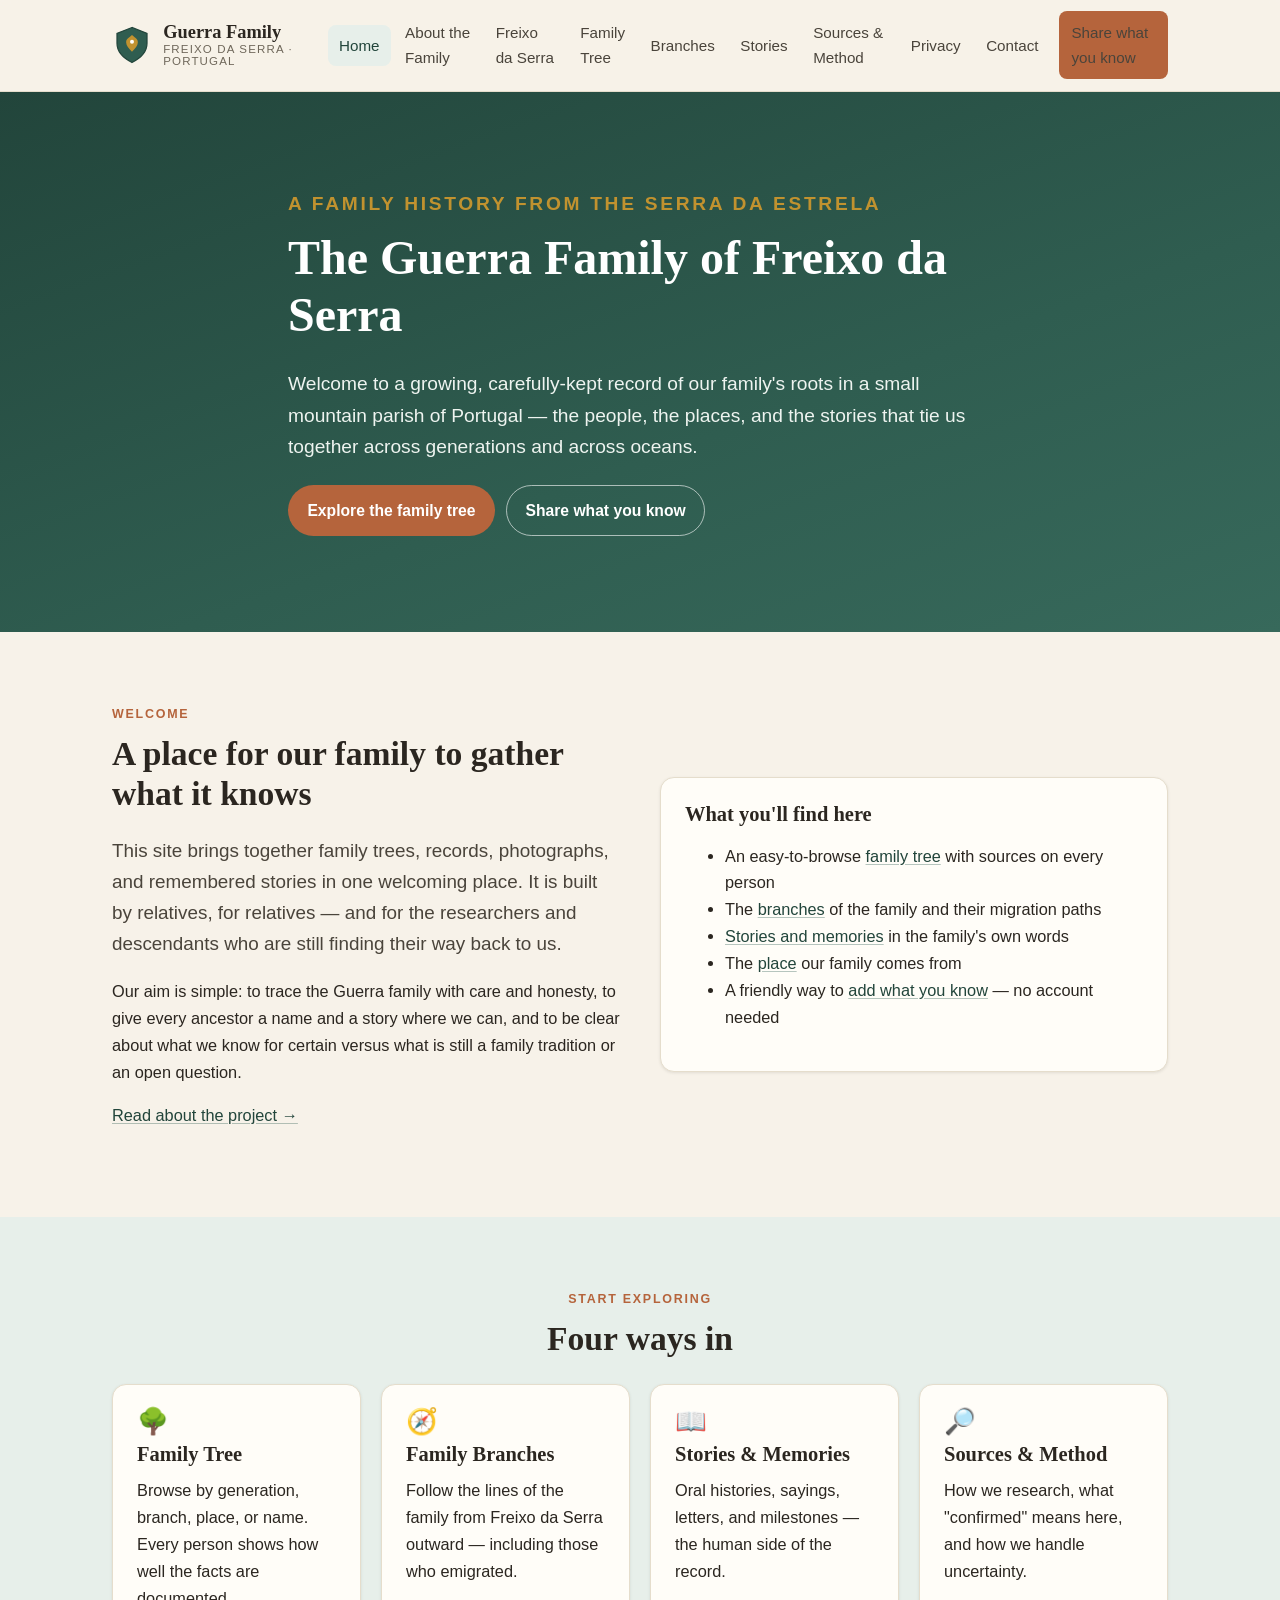
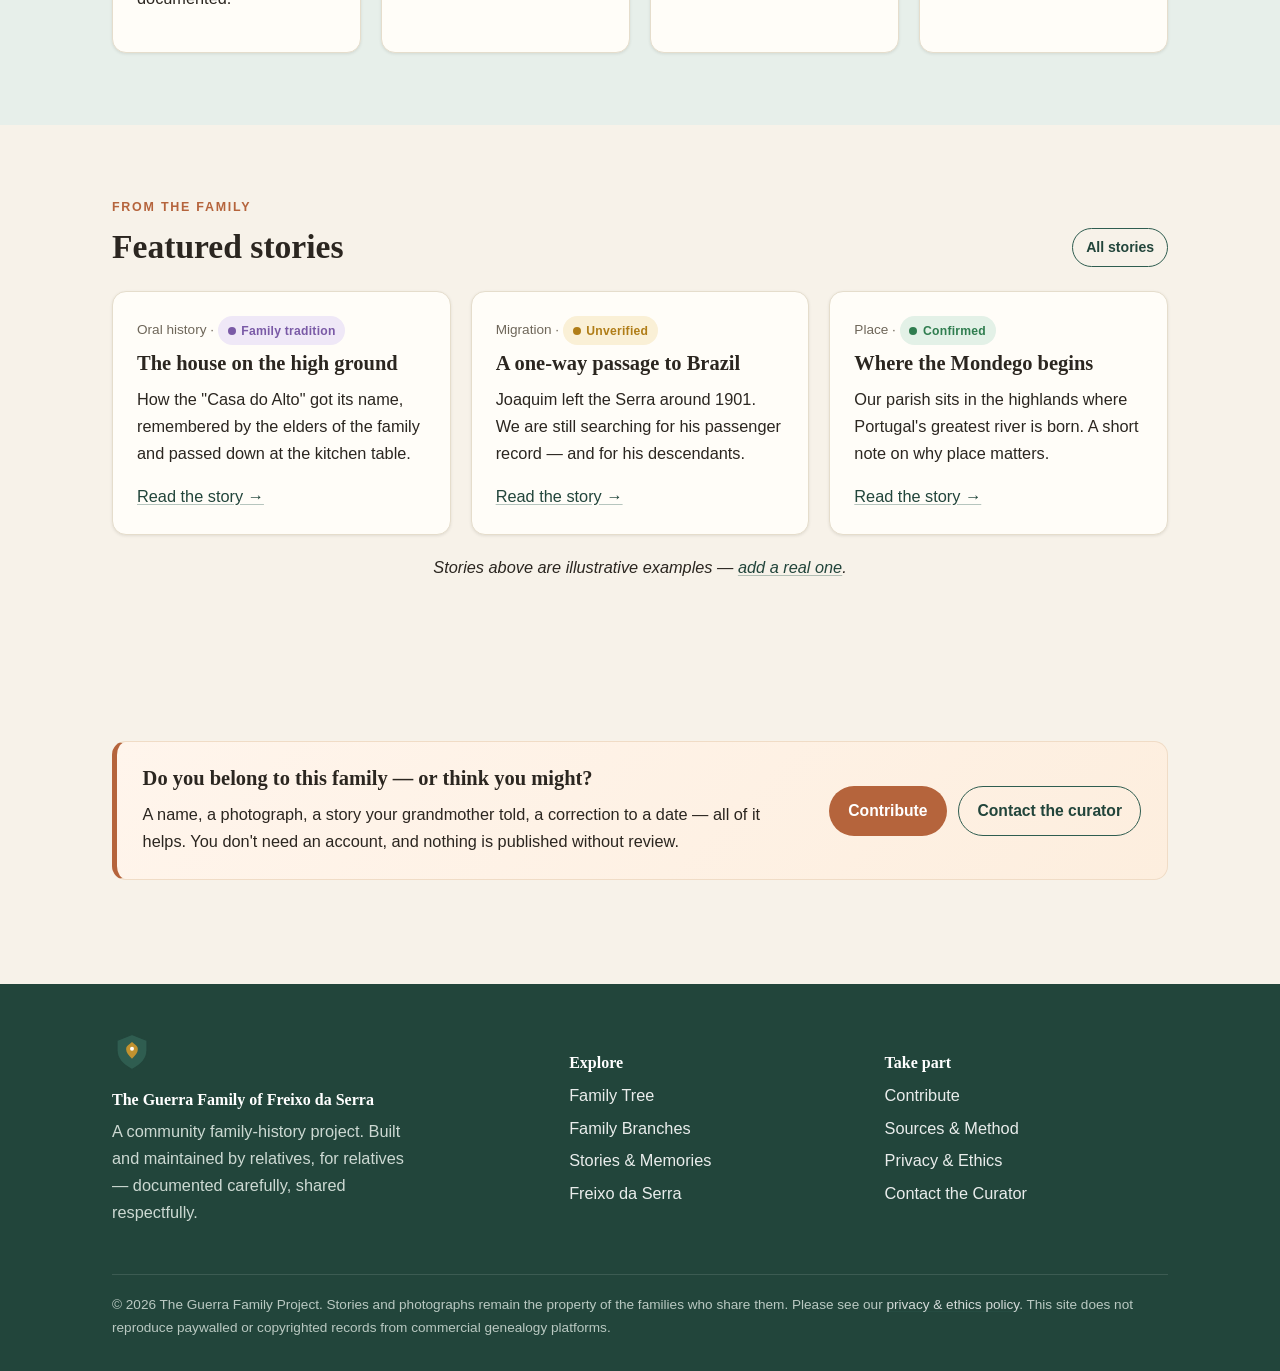
==== index.html @ 65c7ac89 "Initial guerraclan.org upload" ====
<!doctype html>
<html lang="en">
<head>
  <meta charset="utf-8">
  <meta name="viewport" content="width=device-width, initial-scale=1">
  <title>The Guerra Family of Freixo da Serra — A Community Family History</title>
  <meta name="description" content="A warm, community-built family history of the Guerra family of Freixo da Serra, Gouveia, Portugal. Explore the family tree, read stories, and share what you know.">
  <link rel="icon" href="data:image/svg+xml,%3Csvg xmlns='http://www.w3.org/2000/svg' viewBox='0 0 48 48'%3E%3Cpath d='M24 3 6 10v12c0 11 8 18 18 23 10-5 18-12 18-23V10z' fill='%232f5d50'/%3E%3C/svg%3E">
  <link rel="stylesheet" href="assets/css/styles.css">
</head>
<body data-page="home">
  <a class="skip-link" href="#main">Skip to content</a>
  <div id="site-header"></div>

  <main id="main">

    <!-- HERO -->
    <section class="hero">
      <div class="wrap hero__inner">
        <p class="eyebrow">A family history from the Serra da Estrela</p>
        <h1>The Guerra Family of Freixo da Serra</h1>
        <p>Welcome to a growing, carefully-kept record of our family's roots in a small mountain
           parish of Portugal — the people, the places, and the stories that tie us together
           across generations and across oceans.</p>
        <div class="btn-row" style="margin-top:1.4rem">
          <a class="btn btn--primary" href="family-tree.html">Explore the family tree</a>
          <a class="btn btn--ghost" href="contribute.html" style="color:#fff;border-color:rgba(255,255,255,.6)">Share what you know</a>
        </div>
      </div>
    </section>

    <!-- WELCOME -->
    <section class="section">
      <div class="wrap grid grid-2" style="align-items:center;gap:2.5rem">
        <div>
          <p class="eyebrow">Welcome</p>
          <h2>A place for our family to gather what it knows</h2>
          <p class="lead">This site brings together family trees, records, photographs, and
             remembered stories in one welcoming place. It is built by relatives, for relatives —
             and for the researchers and descendants who are still finding their way back to us.</p>
          <p>Our aim is simple: to trace the Guerra family with care and honesty, to give every
             ancestor a name and a story where we can, and to be clear about what we know for
             certain versus what is still a family tradition or an open question.</p>
          <p><a href="about.html">Read about the project &rarr;</a></p>
        </div>
        <div class="card">
          <h3 class="mt-0">What you'll find here</h3>
          <ul>
            <li>An easy-to-browse <a href="family-tree.html">family tree</a> with sources on every person</li>
            <li>The <a href="branches.html">branches</a> of the family and their migration paths</li>
            <li><a href="stories.html">Stories and memories</a> in the family's own words</li>
            <li>The <a href="freixo-da-serra.html">place</a> our family comes from</li>
            <li>A friendly way to <a href="contribute.html">add what you know</a> — no account needed</li>
          </ul>
        </div>
      </div>
    </section>

    <!-- QUICK LINKS -->
    <section class="section section--tint">
      <div class="wrap">
        <p class="eyebrow center">Start exploring</p>
        <h2 class="center">Four ways in</h2>
        <div class="grid grid-4" style="margin-top:1.5rem">
          <a class="card card--link" href="family-tree.html">
            <span class="card__icon">🌳</span><h3>Family Tree</h3>
            <p>Browse by generation, branch, place, or name. Every person shows how well the facts are documented.</p>
          </a>
          <a class="card card--link" href="branches.html">
            <span class="card__icon">🧭</span><h3>Family Branches</h3>
            <p>Follow the lines of the family from Freixo da Serra outward — including those who emigrated.</p>
          </a>
          <a class="card card--link" href="stories.html">
            <span class="card__icon">📖</span><h3>Stories &amp; Memories</h3>
            <p>Oral histories, sayings, letters, and milestones — the human side of the record.</p>
          </a>
          <a class="card card--link" href="sources.html">
            <span class="card__icon">🔎</span><h3>Sources &amp; Method</h3>
            <p>How we research, what "confirmed" means here, and how we handle uncertainty.</p>
          </a>
        </div>
      </div>
    </section>

    <!-- FEATURED STORIES -->
    <section class="section">
      <div class="wrap">
        <div style="display:flex;justify-content:space-between;align-items:end;flex-wrap:wrap;gap:1rem">
          <div><p class="eyebrow">From the family</p><h2 class="mb-0">Featured stories</h2></div>
          <a class="btn btn--ghost btn--sm" href="stories.html">All stories</a>
        </div>
        <div class="grid grid-3" style="margin-top:1.5rem">
          <article class="card">
            <div class="story__meta">Oral history · <span class="tag tag--tradition">Family tradition</span></div>
            <h3>The house on the high ground</h3>
            <p>How the "Casa do Alto" got its name, remembered by the elders of the family and passed down at the kitchen table.</p>
            <a href="stories.html">Read the story &rarr;</a>
          </article>
          <article class="card">
            <div class="story__meta">Migration · <span class="tag tag--unverified">Unverified</span></div>
            <h3>A one-way passage to Brazil</h3>
            <p>Joaquim left the Serra around 1901. We are still searching for his passenger record — and for his descendants.</p>
            <a href="stories.html">Read the story &rarr;</a>
          </article>
          <article class="card">
            <div class="story__meta">Place · <span class="tag tag--confirmed">Confirmed</span></div>
            <h3>Where the Mondego begins</h3>
            <p>Our parish sits in the highlands where Portugal's greatest river is born. A short note on why place matters.</p>
            <a href="freixo-da-serra.html">Read the story &rarr;</a>
          </article>
        </div>
        <p class="center" style="margin-top:1.2rem"><em>Stories above are illustrative examples — <a href="contribute.html">add a real one</a>.</em></p>
      </div>
    </section>

    <!-- CTA -->
    <section class="section">
      <div class="wrap">
        <div class="callout" style="display:flex;justify-content:space-between;gap:1.5rem;flex-wrap:wrap;align-items:center">
          <div style="flex:1;min-width:16rem">
            <h3>Do you belong to this family — or think you might?</h3>
            <p class="mb-0">A name, a photograph, a story your grandmother told, a correction to a date —
               all of it helps. You don't need an account, and nothing is published without review.</p>
          </div>
          <div class="btn-row">
            <a class="btn btn--primary" href="contribute.html">Contribute</a>
            <a class="btn btn--ghost" href="contact.html">Contact the curator</a>
          </div>
        </div>
      </div>
    </section>

  </main>

  <div id="site-footer"></div>
  <script src="assets/js/main.js"></script>
</body>
</html>
---- assets/css/styles.css ----
/* ==========================================================================
   Guerra Family of Freixo da Serra — Design System
   --------------------------------------------------------------------------
   One stylesheet powers the whole site. It is organised top-to-bottom as:
     1. Design tokens (colours, type, spacing) — edit these to re-theme
     2. Base / reset
     3. Layout helpers
     4. Header & navigation
     5. Buttons & links
     6. Cards & components
     7. Evidence-status tags
     8. Family tree
     9. Forms
    10. Footer
    11. Utilities & responsive tweaks
   Everything is plain CSS — no build step, no framework. Safe to edit by hand.
   ========================================================================== */

/* 1. DESIGN TOKENS ========================================================= */
:root {
  /* Heritage palette — "serra" greens, parchment, terracotta & gold */
  --ink:          #2b2620;   /* main text (warm near-black) */
  --ink-soft:     #4a443b;
  --muted:        #6f675a;   /* secondary text */
  --parchment:    #f7f2e9;   /* page background */
  --paper:        #fffdf8;   /* cards / raised surfaces */
  --line:         #e5ddcc;   /* hairline borders */

  --forest:       #2f5d50;   /* primary brand */
  --forest-dark:  #22453b;
  --forest-soft:  #e7efea;   /* tinted background */
  --terracotta:   #b5643c;   /* calls to action */
  --terracotta-dk:#9a4f2d;
  --ochre:        #c1922f;   /* gold accent, highlights */

  /* Evidence-status colours (used site-wide, keep in sync with sources.html) */
  --st-confirmed:   #2f7d4f;
  --st-confirmed-bg:#e3f1e7;
  --st-likely:      #2f6f8f;
  --st-likely-bg:   #e2eef4;
  --st-unverified:  #b07d17;
  --st-unverified-bg:#faf0d6;
  --st-tradition:   #7a5aa6;
  --st-tradition-bg:#efe8f7;
  --st-living:      #8a3b3b;
  --st-living-bg:   #f6e4e2;

  /* Typography */
  --font-head: "Iowan Old Style", "Palatino Linotype", Palatino, "Book Antiqua", Georgia, "Times New Roman", serif;
  --font-body: -apple-system, BlinkMacSystemFont, "Segoe UI", Roboto, "Helvetica Neue", Arial, sans-serif;

  /* Spacing & shape */
  --wrap: 1120px;
  --radius: 14px;
  --radius-sm: 8px;
  --shadow: 0 1px 2px rgba(43,38,32,.06), 0 8px 24px rgba(43,38,32,.08);
  --shadow-sm: 0 1px 3px rgba(43,38,32,.10);
}

/* 2. BASE / RESET ========================================================== */
*, *::before, *::after { box-sizing: border-box; }
html { scroll-behavior: smooth; -webkit-text-size-adjust: 100%; }
@media (prefers-reduced-motion: reduce) { html { scroll-behavior: auto; } }

body {
  margin: 0;
  font-family: var(--font-body);
  color: var(--ink);
  background: var(--parchment);
  line-height: 1.65;
  font-size: 1.02rem;
  -webkit-font-smoothing: antialiased;
}

h1, h2, h3, h4 { font-family: var(--font-head); color: var(--ink); line-height: 1.2; font-weight: 600; }
h1 { font-size: clamp(2rem, 4.5vw, 3rem); margin: 0 0 .5em; }
h2 { font-size: clamp(1.5rem, 3vw, 2.1rem); margin: 0 0 .6em; }
h3 { font-size: 1.28rem; margin: 0 0 .5em; }
p { margin: 0 0 1em; }
a { color: var(--forest-dark); text-decoration-color: rgba(47,93,80,.35); text-underline-offset: 2px; }
a:hover { color: var(--terracotta-dk); }
img { max-width: 100%; height: auto; display: block; }
:focus-visible { outline: 3px solid var(--ochre); outline-offset: 2px; border-radius: 3px; }

/* Skip link for keyboard / screen-reader users */
.skip-link {
  position: absolute; left: -999px; top: 0; z-index: 200;
  background: var(--forest-dark); color: #fff; padding: .6rem 1rem; border-radius: 0 0 8px 0;
}
.skip-link:focus { left: 0; }

/* 3. LAYOUT ================================================================ */
.wrap { width: 100%; max-width: var(--wrap); margin: 0 auto; padding: 0 clamp(1rem, 4vw, 2rem); }
.section { padding: clamp(2.5rem, 6vw, 4.5rem) 0; }
.section--tint { background: var(--forest-soft); }
.section--paper { background: var(--paper); }
.lead { font-size: 1.18rem; color: var(--ink-soft); max-width: 62ch; }
.center { text-align: center; }
.measure { max-width: 68ch; }
.eyebrow {
  text-transform: uppercase; letter-spacing: .14em; font-size: .78rem;
  font-weight: 700; color: var(--terracotta); margin: 0 0 .6rem;
}
.grid { display: grid; gap: 1.25rem; }
.grid-2 { grid-template-columns: repeat(2, 1fr); }
.grid-3 { grid-template-columns: repeat(3, 1fr); }
.grid-4 { grid-template-columns: repeat(4, 1fr); }
@media (max-width: 860px) { .grid-3, .grid-4 { grid-template-columns: repeat(2, 1fr); } }
@media (max-width: 560px) { .grid-2, .grid-3, .grid-4 { grid-template-columns: 1fr; } }

/* 4. HEADER & NAV ========================================================== */
.site-header {
  position: sticky; top: 0; z-index: 100;
  background: rgba(247,242,233,.92); backdrop-filter: saturate(140%) blur(8px);
  border-bottom: 1px solid var(--line);
}
.nav { display: flex; align-items: center; justify-content: space-between; gap: 1rem; padding: .7rem 0; }
.brand { display: flex; align-items: center; gap: .7rem; text-decoration: none; color: var(--ink); }
.brand__mark { width: 40px; height: 40px; flex: 0 0 auto; }
.brand__text { display: flex; flex-direction: column; line-height: 1.1; }
.brand__name { font-family: var(--font-head); font-weight: 600; font-size: 1.15rem; }
.brand__sub { font-size: .72rem; letter-spacing: .1em; text-transform: uppercase; color: var(--muted); }

.nav__links { display: flex; align-items: center; gap: .2rem; list-style: none; margin: 0; padding: 0; }
.nav__links a {
  display: inline-block; padding: .5rem .7rem; border-radius: 8px; font-size: .95rem;
  color: var(--ink-soft); text-decoration: none; font-weight: 500;
}
.nav__links a:hover { background: var(--forest-soft); color: var(--forest-dark); }
.nav__links a[aria-current="page"] { color: var(--forest-dark); background: var(--forest-soft); }
.nav__cta { margin-left: .4rem; }

.nav__toggle {
  display: none; background: none; border: 1px solid var(--line); border-radius: 8px;
  padding: .5rem .6rem; cursor: pointer; color: var(--ink);
}
.nav__toggle svg { display: block; }

@media (max-width: 940px) {
  .nav__toggle { display: inline-flex; }
  .nav__links {
    position: absolute; left: 0; right: 0; top: 100%;
    flex-direction: column; align-items: stretch; gap: .1rem;
    background: var(--paper); border-bottom: 1px solid var(--line);
    padding: .6rem clamp(1rem, 4vw, 2rem) 1rem; box-shadow: var(--shadow);
    display: none;
  }
  .nav__links.is-open { display: flex; }
  .nav__links a { padding: .7rem .6rem; }
  .nav__cta { margin: .3rem 0 0; }
}

/* 5. BUTTONS =============================================================== */
.btn {
  display: inline-flex; align-items: center; gap: .5rem; cursor: pointer;
  font-family: var(--font-body); font-weight: 600; font-size: .98rem;
  padding: .7rem 1.15rem; border-radius: 999px; border: 1.5px solid transparent;
  text-decoration: none; transition: transform .08s ease, background .15s ease;
}
.btn:active { transform: translateY(1px); }
.btn--primary { background: var(--terracotta); color: #fff; }
.btn--primary:hover { background: var(--terracotta-dk); color: #fff; }
.btn--forest { background: var(--forest); color: #fff; }
.btn--forest:hover { background: var(--forest-dark); color: #fff; }
.btn--ghost { background: transparent; color: var(--forest-dark); border-color: var(--forest); }
.btn--ghost:hover { background: var(--forest-soft); }
.btn--sm { padding: .45rem .8rem; font-size: .88rem; }
.btn-row { display: flex; flex-wrap: wrap; gap: .7rem; }

/* 6. CARDS & COMPONENTS ==================================================== */
.card {
  background: var(--paper); border: 1px solid var(--line); border-radius: var(--radius);
  padding: 1.5rem; box-shadow: var(--shadow-sm);
}
.card--link { text-decoration: none; color: inherit; transition: transform .12s ease, box-shadow .12s ease; display: block; }
.card--link:hover { transform: translateY(-3px); box-shadow: var(--shadow); color: inherit; }
.card h3 { margin-top: 0; }
.card__icon { font-size: 1.6rem; line-height: 1; margin-bottom: .5rem; display: block; }

/* Hero */
.hero { position: relative; overflow: hidden; background: linear-gradient(160deg, var(--forest-dark), var(--forest) 60%, #37695b); color: #fdfaf3; }
.hero__inner { padding: clamp(3rem, 8vw, 6rem) 0; position: relative; z-index: 2; max-width: 44rem; }
.hero h1 { color: #fff; }
.hero p { color: #eef4f0; font-size: 1.2rem; }
.hero .eyebrow { color: var(--ochre); }
.hero__ridge { position: absolute; inset: auto 0 -2px 0; width: 100%; z-index: 1; opacity: .5; }

/* Callout / "share what you know" band */
.callout {
  background: linear-gradient(135deg, #fff5ec, #fdeede);
  border: 1px solid #f0dcc6; border-left: 5px solid var(--terracotta);
  border-radius: var(--radius); padding: 1.5rem 1.6rem;
}
.callout h3 { margin-top: 0; }
.note {
  background: var(--forest-soft); border: 1px solid #d3e2db; border-radius: var(--radius-sm);
  padding: 1rem 1.15rem; font-size: .95rem; color: var(--ink-soft);
}
.note strong { color: var(--forest-dark); }

/* Timeline */
.timeline { list-style: none; margin: 0; padding: 0; position: relative; }
.timeline::before { content: ""; position: absolute; left: 8px; top: 4px; bottom: 4px; width: 2px; background: var(--line); }
.timeline li { position: relative; padding: 0 0 1.5rem 2.2rem; }
.timeline li::before {
  content: ""; position: absolute; left: 2px; top: .4rem; width: 14px; height: 14px;
  border-radius: 50%; background: var(--ochre); border: 3px solid var(--parchment);
}
.timeline .yr { font-family: var(--font-head); font-weight: 700; color: var(--forest-dark); margin-right: .4rem; }

/* Story cards */
.story__meta { font-size: .85rem; color: var(--muted); margin-bottom: .4rem; }
.pill { display: inline-block; font-size: .74rem; letter-spacing: .04em; padding: .18rem .55rem; border-radius: 999px; background: var(--forest-soft); color: var(--forest-dark); font-weight: 600; }

/* 7. EVIDENCE-STATUS TAGS ================================================== */
.tag {
  display: inline-flex; align-items: center; gap: .35rem; font-size: .76rem; font-weight: 700;
  letter-spacing: .02em; padding: .2rem .55rem; border-radius: 999px; border: 1px solid transparent;
  white-space: nowrap;
}
.tag::before { content: ""; width: 8px; height: 8px; border-radius: 50%; background: currentColor; }
.tag--confirmed  { color: var(--st-confirmed);  background: var(--st-confirmed-bg); }
.tag--likely     { color: var(--st-likely);     background: var(--st-likely-bg); }
.tag--unverified { color: var(--st-unverified); background: var(--st-unverified-bg); }
.tag--tradition  { color: var(--st-tradition);  background: var(--st-tradition-bg); }
.tag--living     { color: var(--st-living);     background: var(--st-living-bg); }

/* 8. FAMILY TREE =========================================================== */
.tree-toolbar { display: flex; flex-wrap: wrap; gap: .7rem; align-items: center; margin-bottom: 1.5rem; }
.tree-toolbar input[type="search"], .tree-toolbar select {
  font: inherit; padding: .55rem .8rem; border: 1px solid var(--line); border-radius: 999px;
  background: var(--paper); color: var(--ink); min-width: 12rem;
}
.tree-count { color: var(--muted); font-size: .9rem; margin-left: auto; }

.tree { display: flex; flex-direction: column; gap: .3rem; }
.gen-group { margin-bottom: 1.4rem; }
.gen-label {
  font-family: var(--font-head); font-size: .95rem; color: var(--muted);
  text-transform: uppercase; letter-spacing: .1em; margin: 0 0 .6rem;
  border-bottom: 1px solid var(--line); padding-bottom: .3rem;
}
.person-grid { display: grid; grid-template-columns: repeat(auto-fill, minmax(220px, 1fr)); gap: .8rem; }
.person {
  text-align: left; width: 100%; cursor: pointer; background: var(--paper);
  border: 1px solid var(--line); border-radius: var(--radius-sm); padding: .8rem .9rem;
  transition: border-color .12s ease, box-shadow .12s ease; font: inherit; color: inherit;
}
.person:hover { border-color: var(--forest); box-shadow: var(--shadow-sm); }
.person__name { font-family: var(--font-head); font-weight: 600; font-size: 1.05rem; }
.person__dates { font-size: .85rem; color: var(--muted); margin: .1rem 0 .45rem; }
.person__place { font-size: .82rem; color: var(--ink-soft); }
.person__tags { margin-top: .5rem; display: flex; flex-wrap: wrap; gap: .3rem; }

/* Person detail dialog */
dialog.person-modal {
  border: none; border-radius: var(--radius); padding: 0; max-width: 620px; width: 92vw;
  box-shadow: 0 20px 60px rgba(0,0,0,.3); color: var(--ink); background: var(--paper);
}
dialog.person-modal::backdrop { background: rgba(34,32,28,.55); backdrop-filter: blur(2px); }
.modal__head { background: var(--forest); color: #fff; padding: 1.3rem 1.5rem; border-radius: var(--radius) var(--radius) 0 0; }
.modal__head h2 { color: #fff; margin: 0; }
.modal__head .person__dates { color: #d9e6e0; }
.modal__body { padding: 1.5rem; }
.modal__close { position: absolute; top: .8rem; right: 1rem; background: rgba(255,255,255,.15); color: #fff; border: none; border-radius: 50%; width: 34px; height: 34px; font-size: 1.2rem; cursor: pointer; }
.kv { display: grid; grid-template-columns: 8.5rem 1fr; gap: .35rem 1rem; margin: 0 0 1rem; }
.kv dt { color: var(--muted); font-weight: 600; font-size: .9rem; }
.kv dd { margin: 0; }
.rel-link { background: none; border: none; color: var(--forest-dark); cursor: pointer; font: inherit; text-decoration: underline; padding: 0; }
.rel-link:hover { color: var(--terracotta-dk); }

/* 9. FORMS ================================================================= */
.form-card { background: var(--paper); border: 1px solid var(--line); border-radius: var(--radius); padding: 1.6rem; box-shadow: var(--shadow-sm); }
.field { margin-bottom: 1.1rem; }
.field label { display: block; font-weight: 600; margin-bottom: .35rem; font-size: .95rem; }
.field .hint { font-size: .82rem; color: var(--muted); margin: -.2rem 0 .4rem; }
.field input, .field select, .field textarea {
  width: 100%; font: inherit; color: var(--ink); background: #fff;
  border: 1px solid var(--line); border-radius: var(--radius-sm); padding: .65rem .8rem;
}
.field input:focus, .field select:focus, .field textarea:focus { border-color: var(--forest); outline: none; box-shadow: 0 0 0 3px var(--forest-soft); }
.field textarea { min-height: 8rem; resize: vertical; }
.req { color: var(--terracotta); }
.form-tabs { display: flex; flex-wrap: wrap; gap: .4rem; margin-bottom: 1.4rem; }
.form-tab {
  border: 1px solid var(--line); background: var(--paper); color: var(--ink-soft);
  padding: .5rem .9rem; border-radius: 999px; cursor: pointer; font: inherit; font-weight: 600; font-size: .9rem;
}
.form-tab[aria-selected="true"] { background: var(--forest); color: #fff; border-color: var(--forest); }
.form-panel { display: none; }
.form-panel.is-active { display: block; }
.form-status { margin-top: 1rem; padding: .8rem 1rem; border-radius: var(--radius-sm); display: none; }
.form-status.is-visible { display: block; }
.form-status--ok { background: var(--st-confirmed-bg); color: var(--st-confirmed); border: 1px solid #bfe0c9; }

/* 10. FOOTER =============================================================== */
.site-footer { background: var(--forest-dark); color: #dfe9e3; padding: 3rem 0 2rem; margin-top: 2rem; }
.site-footer a { color: #fff; }
.footer-grid { display: grid; grid-template-columns: 1.5fr 1fr 1fr; gap: 2rem; }
@media (max-width: 720px) { .footer-grid { grid-template-columns: 1fr; gap: 1.4rem; } }
.footer-grid h4 { color: #fff; font-size: 1rem; margin-bottom: .6rem; }
.footer-links { list-style: none; margin: 0; padding: 0; }
.footer-links li { margin-bottom: .35rem; }
.footer-links a { text-decoration: none; opacity: .9; }
.footer-links a:hover { opacity: 1; text-decoration: underline; }
.footer-bottom { border-top: 1px solid rgba(255,255,255,.15); margin-top: 2rem; padding-top: 1.2rem; font-size: .85rem; opacity: .8; }

/* 11. UTILITIES =========================================================== */
.mt-0 { margin-top: 0; } .mb-0 { margin-bottom: 0; }
.stack > * + * { margin-top: 1rem; }
.hidden { display: none !important; }
.badge-legend { display: flex; flex-wrap: wrap; gap: .6rem; margin: 1rem 0; }
.muted { color: var(--muted); }
.field--error input, .field--error select, .field--error textarea { border-color: var(--st-living); background: #fdf3f2; }
.field--error label { color: var(--st-living); }
.visually-hidden { position: absolute; width: 1px; height: 1px; overflow: hidden; clip: rect(0 0 0 0); white-space: nowrap; }
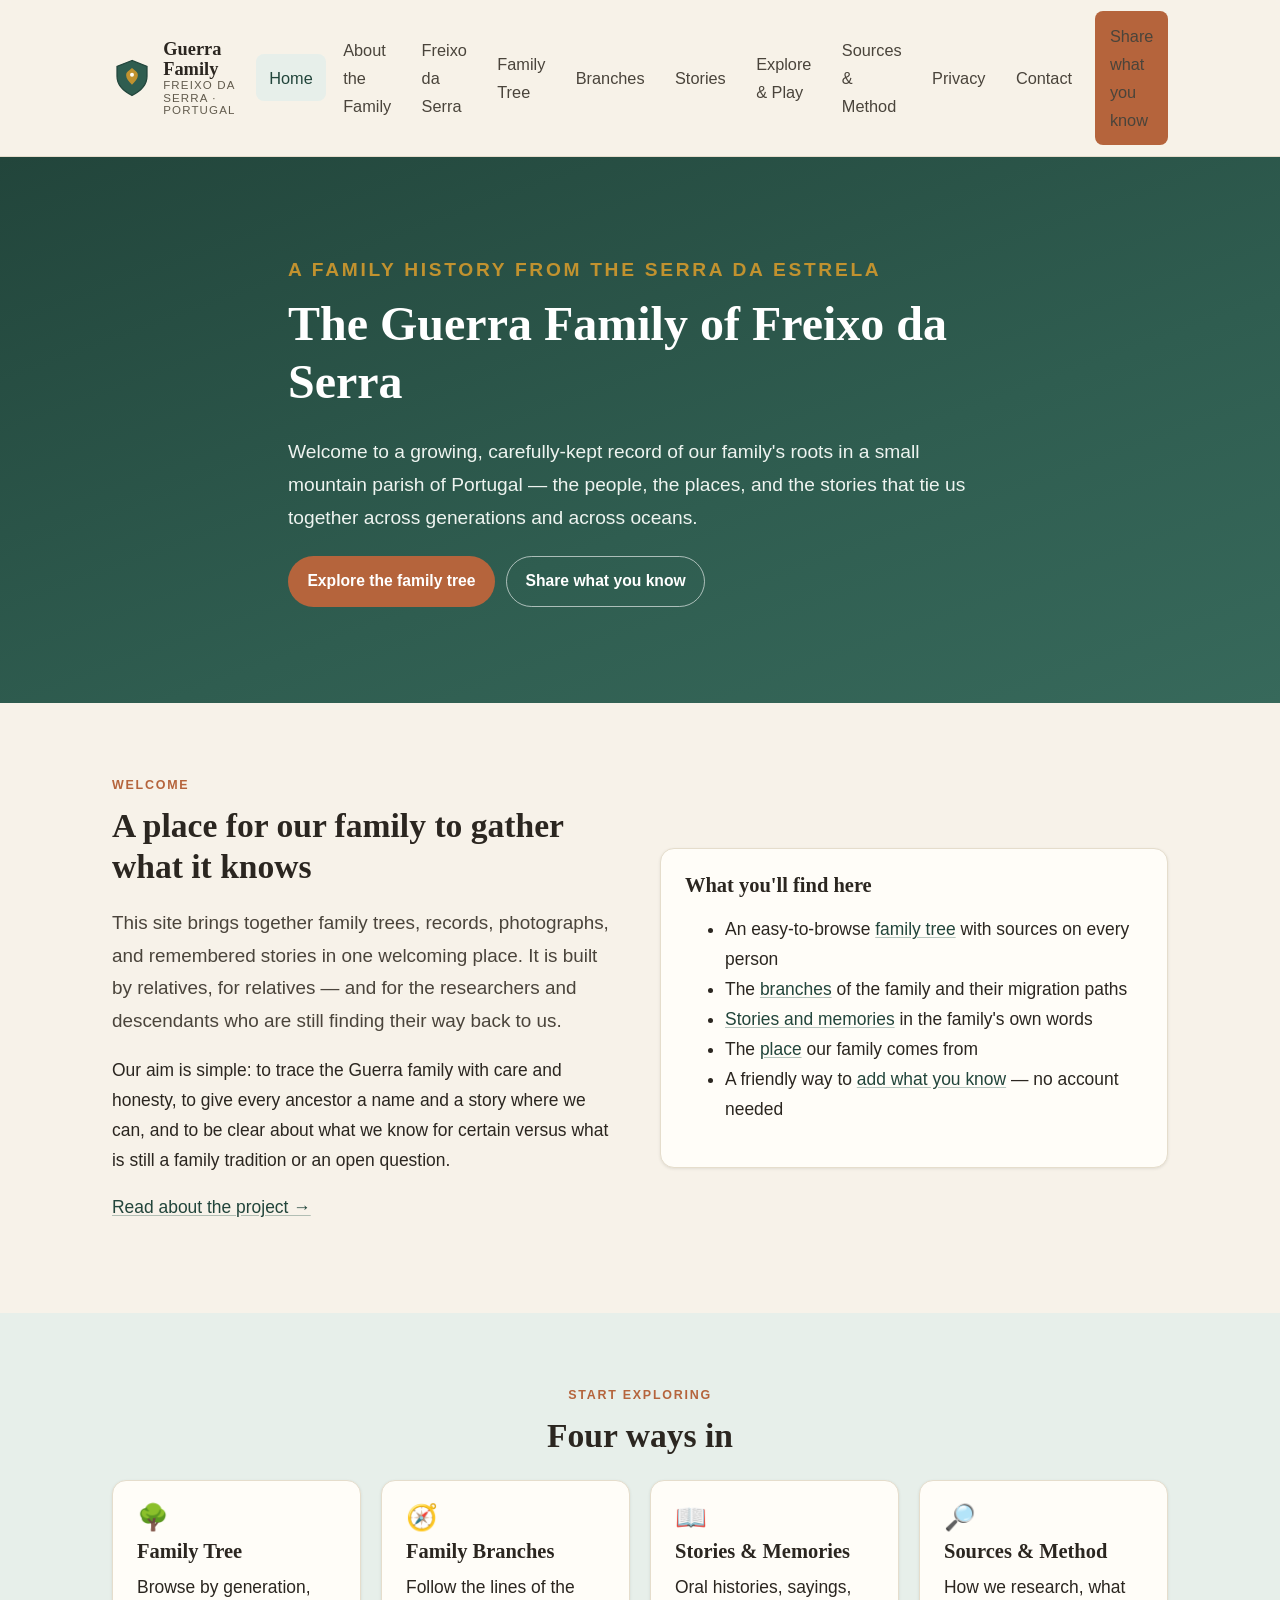
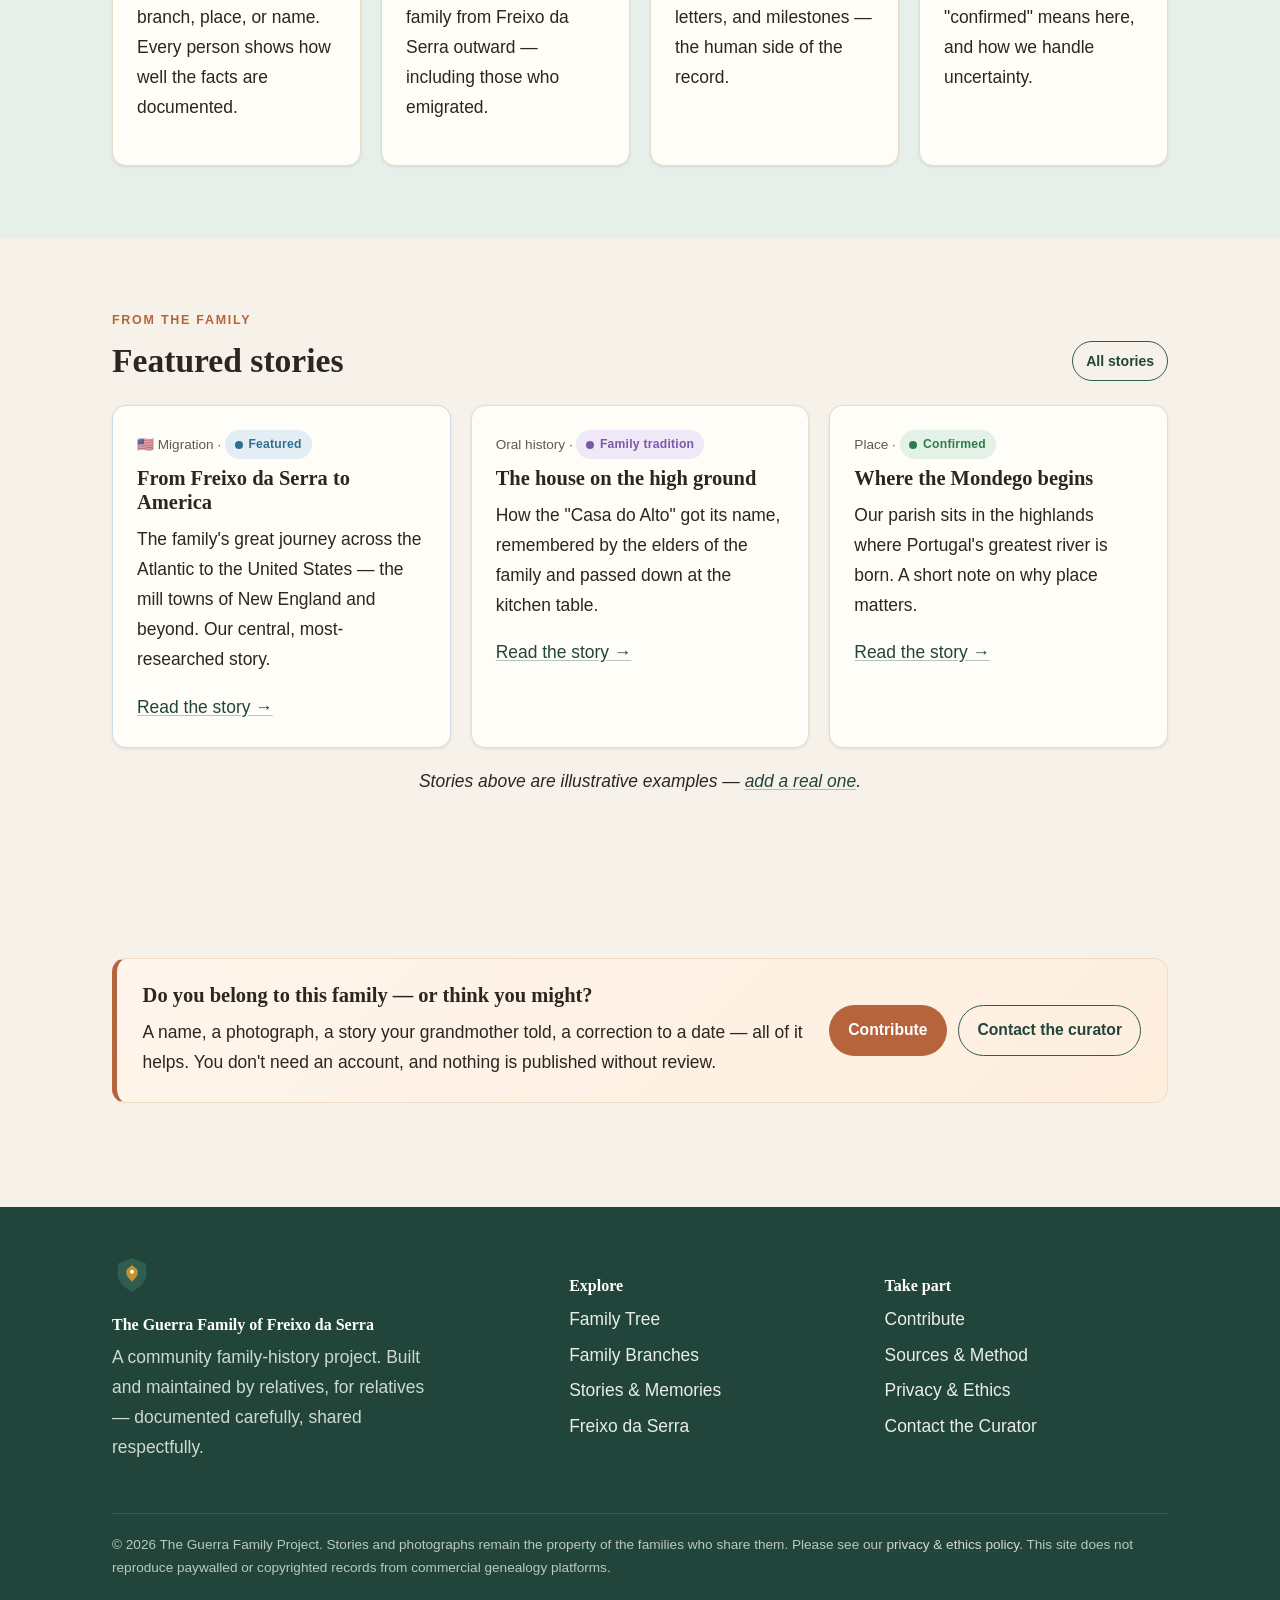
==== commit 3a21ee80: "US migration reframing, all-ages Explore page, D3 family tree" ====
--- a/index.html
+++ b/index.html
@@ -90,16 +90,16 @@
           <a class="btn btn--ghost btn--sm" href="stories.html">All stories</a>
         </div>
         <div class="grid grid-3" style="margin-top:1.5rem">
+          <article class="card" style="border-color:#cdddef">
+            <div class="story__meta">🇺🇸 Migration · <span class="tag tag--likely">Featured</span></div>
+            <h3>From Freixo da Serra to America</h3>
+            <p>The family's great journey across the Atlantic to the United States — the mill towns of New England and beyond. Our central, most-researched story.</p>
+            <a href="stories.html">Read the story &rarr;</a>
+          </article>
           <article class="card">
             <div class="story__meta">Oral history · <span class="tag tag--tradition">Family tradition</span></div>
             <h3>The house on the high ground</h3>
             <p>How the "Casa do Alto" got its name, remembered by the elders of the family and passed down at the kitchen table.</p>
-            <a href="stories.html">Read the story &rarr;</a>
-          </article>
-          <article class="card">
-            <div class="story__meta">Migration · <span class="tag tag--unverified">Unverified</span></div>
-            <h3>A one-way passage to Brazil</h3>
-            <p>Joaquim left the Serra around 1901. We are still searching for his passenger record — and for his descendants.</p>
             <a href="stories.html">Read the story &rarr;</a>
           </article>
           <article class="card">
--- a/assets/css/styles.css
+++ b/assets/css/styles.css
@@ -21,7 +21,7 @@
   /* Heritage palette — "serra" greens, parchment, terracotta & gold */
   --ink:          #2b2620;   /* main text (warm near-black) */
   --ink-soft:     #4a443b;
-  --muted:        #6f675a;   /* secondary text */
+  --muted:        #625b4d;   /* secondary text (darkened for stronger contrast) */
   --parchment:    #f7f2e9;   /* page background */
   --paper:        #fffdf8;   /* cards / raised surfaces */
   --line:         #e5ddcc;   /* hairline borders */
@@ -67,8 +67,8 @@
   font-family: var(--font-body);
   color: var(--ink);
   background: var(--parchment);
-  line-height: 1.65;
-  font-size: 1.02rem;
+  line-height: 1.72;
+  font-size: 1.09rem;               /* larger base text — easier for all ages */
   -webkit-font-smoothing: antialiased;
 }
 
@@ -123,7 +123,7 @@
 
 .nav__links { display: flex; align-items: center; gap: .2rem; list-style: none; margin: 0; padding: 0; }
 .nav__links a {
-  display: inline-block; padding: .5rem .7rem; border-radius: 8px; font-size: .95rem;
+  display: inline-block; padding: .6rem .85rem; border-radius: 8px; font-size: 1.02rem;
   color: var(--ink-soft); text-decoration: none; font-weight: 500;
 }
 .nav__links a:hover { background: var(--forest-soft); color: var(--forest-dark); }
